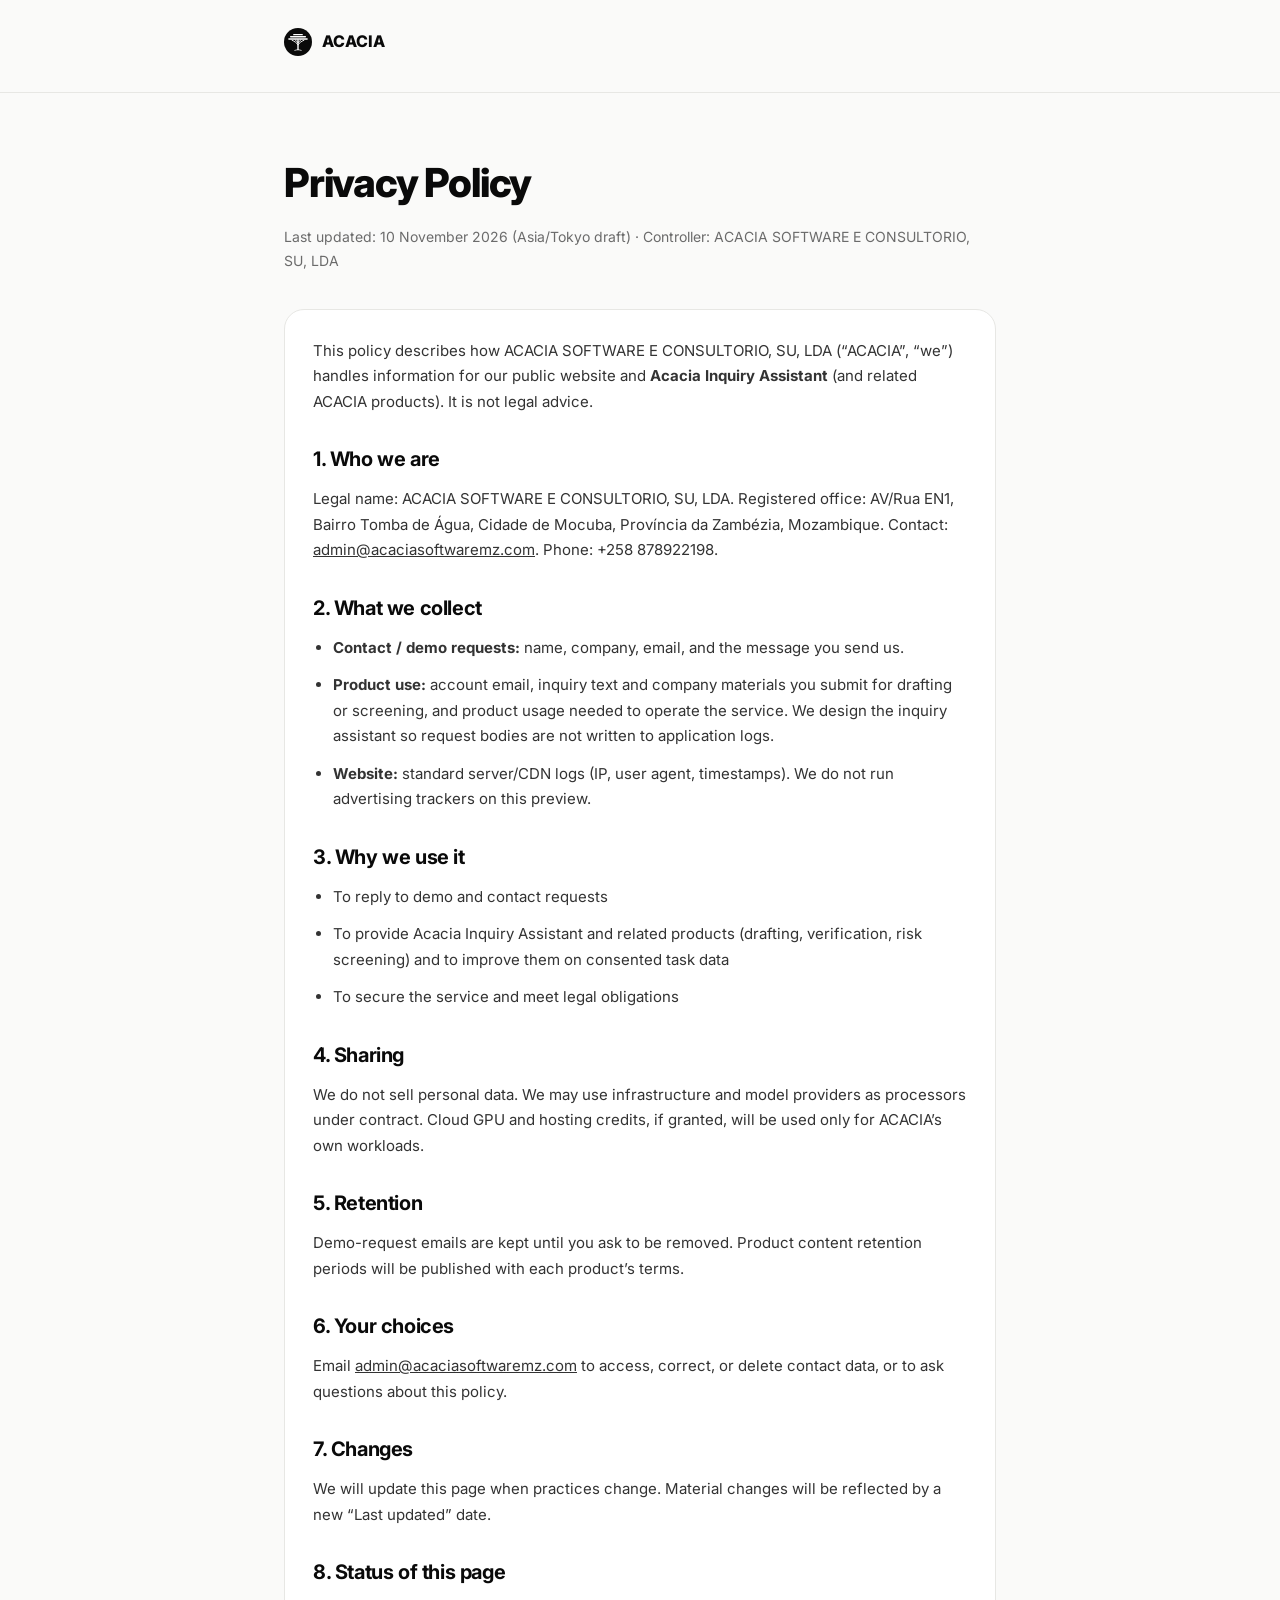
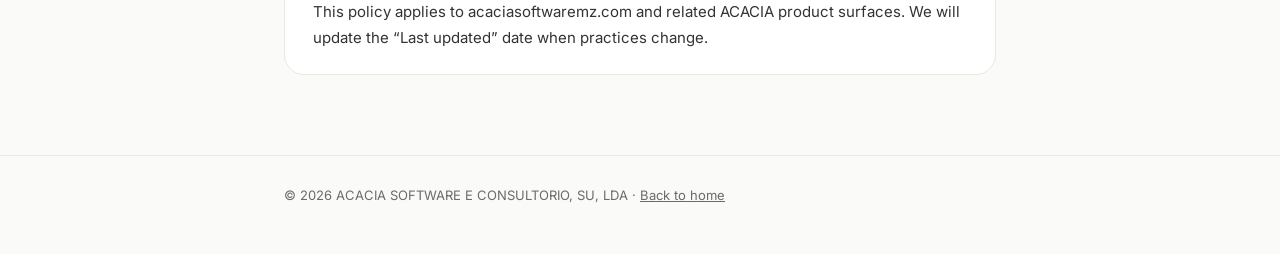
==== privacy.html @ 07ea151f "Product site: Acacia Inquiry Assistant + trade toolkit Replace consulting homepage with exporter-fac" ====
<!DOCTYPE html>
<html lang="en">
<head>
<meta charset="utf-8">
<meta name="viewport" content="width=device-width,initial-scale=1">
<title>Privacy Policy — ACACIA</title>
<meta name="description" content="Privacy policy for ACACIA SOFTWARE E CONSULTORIO, SU, LDA and Acacia Inquiry Assistant.">
<link rel="icon" href="favicon.svg" type="image/svg+xml">
<link rel="preconnect" href="https://fonts.googleapis.com">
<link href="https://fonts.googleapis.com/css2?family=Inter:wght@400;500;600;700;800&display=swap" rel="stylesheet">
<style>
:root{--bg:#fafaf9;--ink:#0a0a0a;--mut:#6b6b6b;--line:#e7e7e4;--card:#fff}
*{box-sizing:border-box;margin:0;padding:0}
body{font-family:Inter,system-ui,sans-serif;background:var(--bg);color:var(--ink);line-height:1.7;-webkit-font-smoothing:antialiased}
a{color:inherit}
.wrap{max-width:760px;margin:0 auto;padding:0 24px}
.preview-bar{background:#111;color:#fafaf9;font-size:13px;text-align:center;padding:10px 16px}
header{padding:28px 0;border-bottom:1px solid var(--line)}
.logo{display:inline-flex;align-items:center;gap:10px;font-weight:800;text-decoration:none}
.logo img{height:28px;width:28px}
main{padding:56px 0 80px}
h1{font-size:clamp(28px,4vw,40px);font-weight:800;letter-spacing:-.03em;margin-bottom:8px}
.meta{color:var(--mut);font-size:14px;margin-bottom:36px}
h2{font-size:20px;font-weight:700;margin:28px 0 10px;letter-spacing:-.02em}
p,li{color:#333;font-size:15px;margin-bottom:12px}
ul{padding-left:20px;margin-bottom:12px}
.card{background:var(--card);border:1px solid var(--line);border-radius:20px;padding:28px 28px 12px}
footer{padding:28px 0 48px;border-top:1px solid var(--line);font-size:13px;color:var(--mut)}
</style>
</head>
<body>
<header>
  <div class="wrap">
    <a class="logo" href="index.html"><img src="favicon.svg" alt="">ACACIA</a>
  </div>
</header>
<main>
  <div class="wrap">
    <h1>Privacy Policy</h1>
    <p class="meta">Last updated: 10 November 2026 (Asia/Tokyo draft) · Controller: ACACIA SOFTWARE E CONSULTORIO, SU, LDA</p>
    <div class="card">
      <p>This policy describes how ACACIA SOFTWARE E CONSULTORIO, SU, LDA (“ACACIA”, “we”) handles information for our public website and <strong>Acacia Inquiry Assistant</strong> (and related ACACIA products). It is not legal advice.</p>

      <h2>1. Who we are</h2>
      <p>Legal name: ACACIA SOFTWARE E CONSULTORIO, SU, LDA. Registered office: AV/Rua EN1, Bairro Tomba de Água, Cidade de Mocuba, Província da Zambézia, Mozambique. Contact: <a href="mailto:admin@acaciasoftwaremz.com">admin@acaciasoftwaremz.com</a>. Phone: +258 878922198.</p>

      <h2>2. What we collect</h2>
      <ul>
        <li><strong>Contact / demo requests:</strong> name, company, email, and the message you send us.</li>
        <li><strong>Product use:</strong> account email, inquiry text and company materials you submit for drafting or screening, and product usage needed to operate the service. We design the inquiry assistant so request bodies are not written to application logs.</li>
        <li><strong>Website:</strong> standard server/CDN logs (IP, user agent, timestamps). We do not run advertising trackers on this preview.</li>
      </ul>

      <h2>3. Why we use it</h2>
      <ul>
        <li>To reply to demo and contact requests</li>
        <li>To provide Acacia Inquiry Assistant and related products (drafting, verification, risk screening) and to improve them on consented task data</li>
        <li>To secure the service and meet legal obligations</li>
      </ul>

      <h2>4. Sharing</h2>
      <p>We do not sell personal data. We may use infrastructure and model providers as processors under contract. Cloud GPU and hosting credits, if granted, will be used only for ACACIA’s own workloads.</p>

      <h2>5. Retention</h2>
      <p>Demo-request emails are kept until you ask to be removed. Product content retention periods will be published with each product’s terms.</p>

      <h2>6. Your choices</h2>
      <p>Email <a href="mailto:admin@acaciasoftwaremz.com">admin@acaciasoftwaremz.com</a> to access, correct, or delete contact data, or to ask questions about this policy.</p>

      <h2>7. Changes</h2>
      <p>We will update this page when practices change. Material changes will be reflected by a new “Last updated” date.</p>

      <h2>8. Status of this page</h2>
      <p>This policy applies to acaciasoftwaremz.com and related ACACIA product surfaces. We will update the “Last updated” date when practices change.</p>
    </div>
  </div>
</main>
<footer>
  <div class="wrap">© 2026 ACACIA SOFTWARE E CONSULTORIO, SU, LDA · <a href="index.html">Back to home</a></div>
</footer>
</body>
</html>
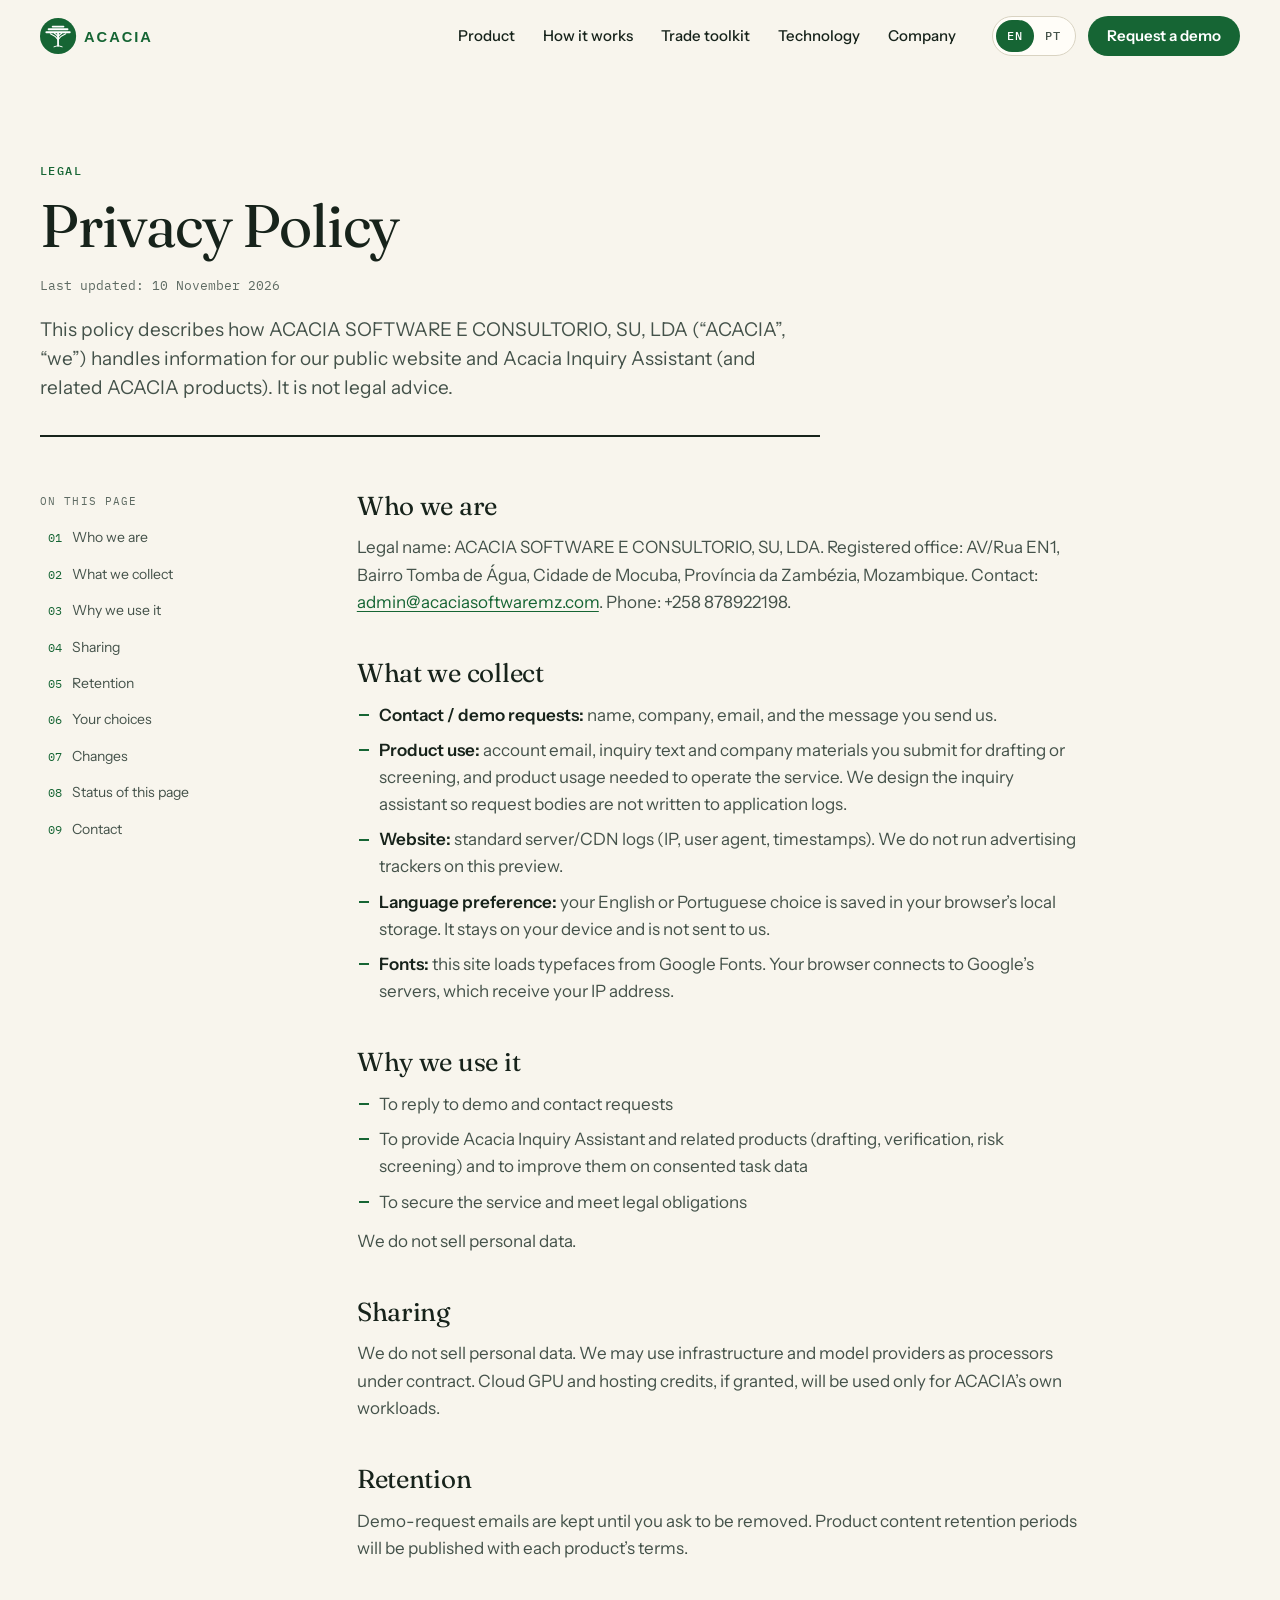
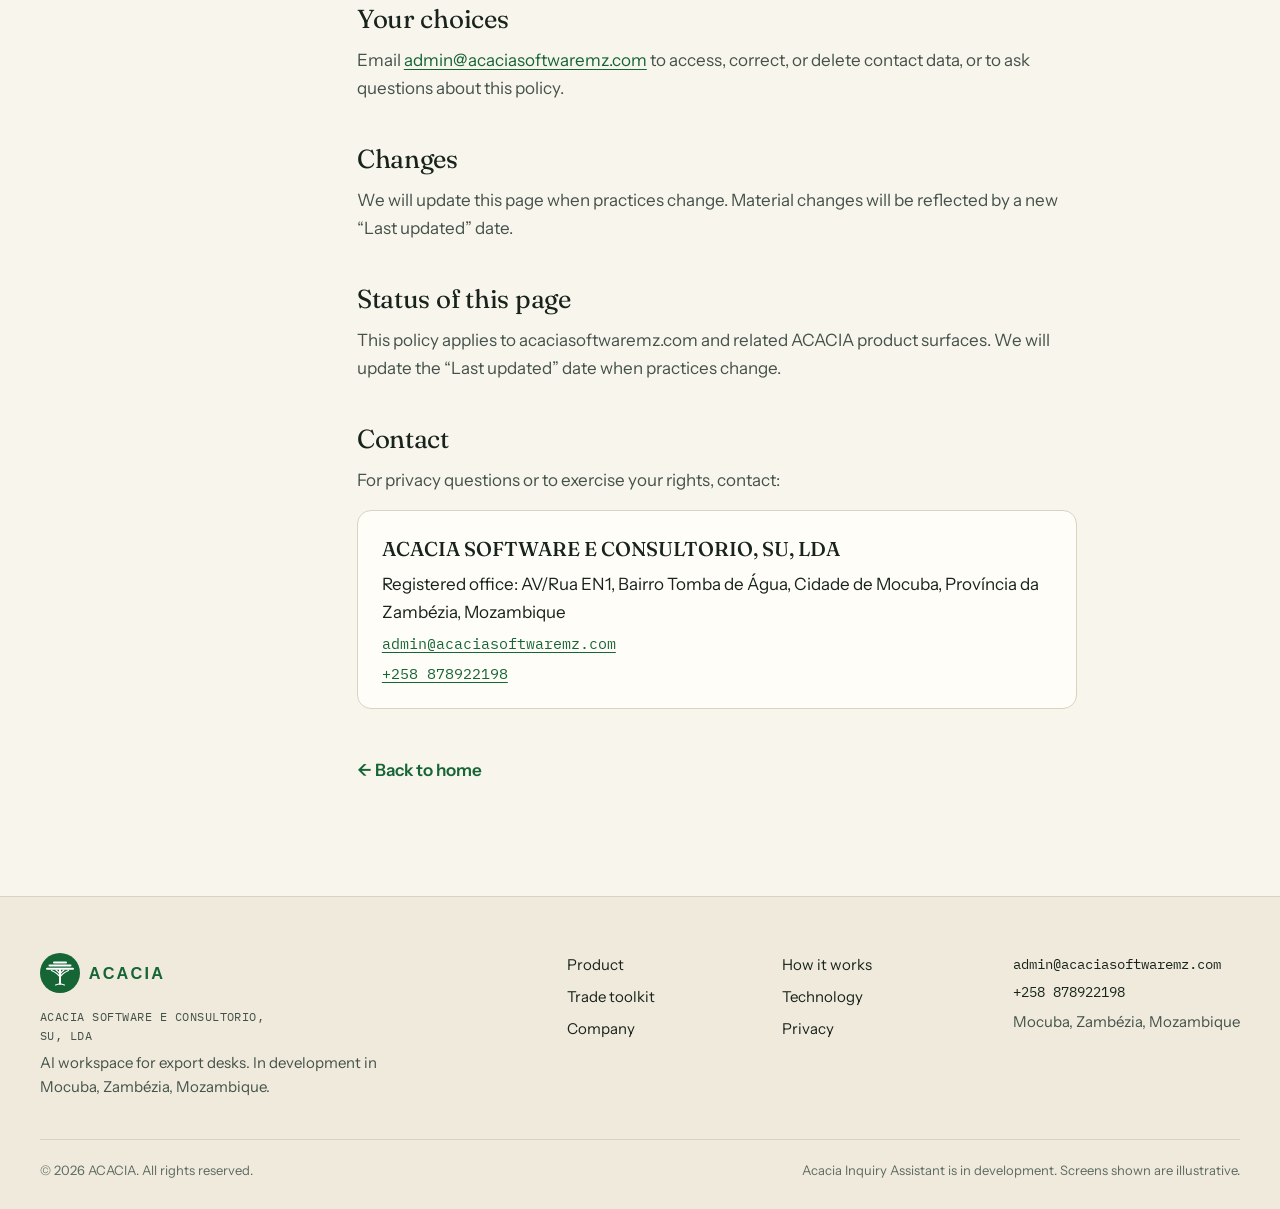
==== commit 13923dd1: "Redesign site (EN/PT, product preview)" ====
--- a/privacy.html
+++ b/privacy.html
@@ -2,81 +2,169 @@
 <html lang="en">
 <head>
 <meta charset="utf-8">
-<meta name="viewport" content="width=device-width,initial-scale=1">
-<title>Privacy Policy — ACACIA</title>
-<meta name="description" content="Privacy policy for ACACIA SOFTWARE E CONSULTORIO, SU, LDA and Acacia Inquiry Assistant.">
+<meta name="viewport" content="width=device-width, initial-scale=1">
+<title>Privacy policy — ACACIA</title>
+<meta name="description" content="How ACACIA handles personal data on this website and in the correspondence it receives.">
+<meta name="theme-color" content="#166534">
 <link rel="icon" href="favicon.svg" type="image/svg+xml">
+<link rel="icon" href="favicon-32.png" sizes="32x32" type="image/png">
+<link rel="apple-touch-icon" href="favicon-180.png">
 <link rel="preconnect" href="https://fonts.googleapis.com">
-<link href="https://fonts.googleapis.com/css2?family=Inter:wght@400;500;600;700;800&display=swap" rel="stylesheet">
-<style>
-:root{--bg:#fafaf9;--ink:#0a0a0a;--mut:#6b6b6b;--line:#e7e7e4;--card:#fff}
-*{box-sizing:border-box;margin:0;padding:0}
-body{font-family:Inter,system-ui,sans-serif;background:var(--bg);color:var(--ink);line-height:1.7;-webkit-font-smoothing:antialiased}
-a{color:inherit}
-.wrap{max-width:760px;margin:0 auto;padding:0 24px}
-.preview-bar{background:#111;color:#fafaf9;font-size:13px;text-align:center;padding:10px 16px}
-header{padding:28px 0;border-bottom:1px solid var(--line)}
-.logo{display:inline-flex;align-items:center;gap:10px;font-weight:800;text-decoration:none}
-.logo img{height:28px;width:28px}
-main{padding:56px 0 80px}
-h1{font-size:clamp(28px,4vw,40px);font-weight:800;letter-spacing:-.03em;margin-bottom:8px}
-.meta{color:var(--mut);font-size:14px;margin-bottom:36px}
-h2{font-size:20px;font-weight:700;margin:28px 0 10px;letter-spacing:-.02em}
-p,li{color:#333;font-size:15px;margin-bottom:12px}
-ul{padding-left:20px;margin-bottom:12px}
-.card{background:var(--card);border:1px solid var(--line);border-radius:20px;padding:28px 28px 12px}
-footer{padding:28px 0 48px;border-top:1px solid var(--line);font-size:13px;color:var(--mut)}
-</style>
+<link rel="preconnect" href="https://fonts.gstatic.com" crossorigin>
+<link href="https://fonts.googleapis.com/css2?family=Fraunces:ital,opsz,wght@0,9..144,300..600;1,9..144,300..600&family=IBM+Plex+Mono:wght@400;500&family=Instrument+Sans:wght@400;500;600;700&display=swap" rel="stylesheet">
+<link rel="stylesheet" href="styles.css">
+<script src="app.js" defer></script>
 </head>
-<body>
-<header>
-  <div class="wrap">
-    <a class="logo" href="index.html"><img src="favicon.svg" alt="">ACACIA</a>
+<body id="top" data-page="privacy">
+<a class="skip" href="#main" data-i18n="skip">Skip to content</a>
+
+<header class="site-header" id="site-header">
+  <div class="wrap bar">
+    <a class="brand" href="index.html"><img src="logo-header.svg" alt="ACACIA" height="36"></a>
+    <nav class="site-nav" id="site-nav" aria-label="Primary" data-i18n-attr="aria-label:nav.label">
+      <ul>
+        <li><a href="index.html#product" data-i18n="nav.product">Product</a></li>
+        <li><a href="index.html#how" data-i18n="nav.how">How it works</a></li>
+        <li><a href="index.html#toolkit" data-i18n="nav.toolkit">Trade toolkit</a></li>
+        <li><a href="index.html#technology" data-i18n="nav.tech">Technology</a></li>
+        <li><a href="index.html#company" data-i18n="nav.company">Company</a></li>
+        <li class="nav-cta-li"><a class="btn btn-primary" href="index.html#contact" data-i18n="cta.demo">Request a demo</a></li>
+      </ul>
+    </nav>
+    <div class="bar-tools">
+      <div class="lang" role="group" aria-label="Language" data-i18n-attr="aria-label:lang.label">
+        <button type="button" class="lang-btn" data-lang="en" aria-pressed="true" lang="en"><span aria-hidden="true">EN</span><span class="sr">English</span></button>
+        <button type="button" class="lang-btn" data-lang="pt" aria-pressed="false" lang="pt"><span aria-hidden="true">PT</span><span class="sr">Português</span></button>
+      </div>
+      <a class="btn btn-primary bar-cta" href="index.html#contact" data-i18n="cta.demo">Request a demo</a>
+      <button type="button" class="nav-toggle" aria-expanded="false" aria-controls="site-nav">
+        <span class="sr" data-i18n="nav.menu">Menu</span>
+        <span class="burger" aria-hidden="true"><i></i><i></i><i></i></span>
+      </button>
+    </div>
   </div>
 </header>
-<main>
+
+<main id="main" class="doc">
   <div class="wrap">
-    <h1>Privacy Policy</h1>
-    <p class="meta">Last updated: 10 November 2026 (Asia/Tokyo draft) · Controller: ACACIA SOFTWARE E CONSULTORIO, SU, LDA</p>
-    <div class="card">
-      <p>This policy describes how ACACIA SOFTWARE E CONSULTORIO, SU, LDA (“ACACIA”, “we”) handles information for our public website and <strong>Acacia Inquiry Assistant</strong> (and related ACACIA products). It is not legal advice.</p>
+    <header class="doc-head">
+      <p class="eyebrow" data-i18n="pv.eyebrow">Legal</p>
+      <h1 data-i18n="pv.h1">Privacy Policy</h1>
+      <p class="doc-meta" data-i18n="pv.updated">Last updated: 10 November 2026</p>
+      <p class="lede" data-i18n="pv.intro">This policy describes how ACACIA SOFTWARE E CONSULTORIO, SU, LDA (“ACACIA”, “we”) handles information for our public website and Acacia Inquiry Assistant (and related ACACIA products). It is not legal advice.</p>
+    </header>
 
-      <h2>1. Who we are</h2>
-      <p>Legal name: ACACIA SOFTWARE E CONSULTORIO, SU, LDA. Registered office: AV/Rua EN1, Bairro Tomba de Água, Cidade de Mocuba, Província da Zambézia, Mozambique. Contact: <a href="mailto:admin@acaciasoftwaremz.com">admin@acaciasoftwaremz.com</a>. Phone: +258 878922198.</p>
+    <div class="doc-layout">
+      <nav class="toc" aria-label="On this page" data-i18n-attr="aria-label:pv.toc">
+        <p class="m-label" data-i18n="pv.toc">On this page</p>
+        <ol>
+          <li><a href="#who" data-i18n="pv.s1.h">Who we are</a></li>
+          <li><a href="#data" data-i18n="pv.s3.h">What we collect</a></li>
+          <li><a href="#use" data-i18n="pv.s5.h">Why we use it</a></li>
+          <li><a href="#sharing" data-i18n="pv.s6.h">Sharing</a></li>
+          <li><a href="#retention" data-i18n="pv.s7.h">Retention</a></li>
+          <li><a href="#rights" data-i18n="pv.s8.h">Your choices</a></li>
+          <li><a href="#changes" data-i18n="pv.s9.h">Changes</a></li>
+          <li><a href="#status" data-i18n="pv.s11.h">Status of this page</a></li>
+          <li><a href="#contact" data-i18n="pv.s10.h">Contact</a></li>
+        </ol>
+      </nav>
 
-      <h2>2. What we collect</h2>
-      <ul>
-        <li><strong>Contact / demo requests:</strong> name, company, email, and the message you send us.</li>
-        <li><strong>Product use:</strong> account email, inquiry text and company materials you submit for drafting or screening, and product usage needed to operate the service. We design the inquiry assistant so request bodies are not written to application logs.</li>
-        <li><strong>Website:</strong> standard server/CDN logs (IP, user agent, timestamps). We do not run advertising trackers on this preview.</li>
-      </ul>
+      <article class="prose">
+        <section id="who">
+          <h2 data-i18n="pv.s1.h">Who we are</h2>
+          <p data-i18n="pv.s1.p">Legal name: ACACIA SOFTWARE E CONSULTORIO, SU, LDA. Registered office: AV/Rua EN1, Bairro Tomba de Água, Cidade de Mocuba, Província da Zambézia, Mozambique. Contact: <a href="mailto:admin@acaciasoftwaremz.com">admin@acaciasoftwaremz.com</a>. Phone: +258 878922198.</p>
+        </section>
 
-      <h2>3. Why we use it</h2>
-      <ul>
-        <li>To reply to demo and contact requests</li>
-        <li>To provide Acacia Inquiry Assistant and related products (drafting, verification, risk screening) and to improve them on consented task data</li>
-        <li>To secure the service and meet legal obligations</li>
-      </ul>
+        <section id="data">
+          <h2 data-i18n="pv.s3.h">What we collect</h2>
+          <ul>
+            <li data-i18n="pv.s3.l1"><strong>Contact / demo requests:</strong> name, company, email, and the message you send us.</li>
+            <li data-i18n="pv.s3.l5"><strong>Product use:</strong> account email, inquiry text and company materials you submit for drafting or screening, and product usage needed to operate the service. We design the inquiry assistant so request bodies are not written to application logs.</li>
+            <li data-i18n="pv.s3.l3"><strong>Website:</strong> standard server/CDN logs (IP, user agent, timestamps). We do not run advertising trackers on this preview.</li>
+            <li data-i18n="pv.s3.l2"><strong>Language preference:</strong> your English or Portuguese choice is saved in your browser’s local storage. It stays on your device and is not sent to us.</li>
+            <li data-i18n="pv.s3.l4"><strong>Fonts:</strong> this site loads typefaces from Google Fonts. Your browser connects to Google’s servers, which receive your IP address.</li>
+          </ul>
+        </section>
 
-      <h2>4. Sharing</h2>
-      <p>We do not sell personal data. We may use infrastructure and model providers as processors under contract. Cloud GPU and hosting credits, if granted, will be used only for ACACIA’s own workloads.</p>
+        <section id="use">
+          <h2 data-i18n="pv.s5.h">Why we use it</h2>
+          <ul>
+            <li data-i18n="pv.s5.l1">To reply to demo and contact requests</li>
+            <li data-i18n="pv.s5.l2">To provide Acacia Inquiry Assistant and related products (drafting, verification, risk screening) and to improve them on consented task data</li>
+            <li data-i18n="pv.s5.l3">To secure the service and meet legal obligations</li>
+          </ul>
+          <p data-i18n="pv.s5.p">We do not sell personal data.</p>
+        </section>
 
-      <h2>5. Retention</h2>
-      <p>Demo-request emails are kept until you ask to be removed. Product content retention periods will be published with each product’s terms.</p>
+        <section id="sharing">
+          <h2 data-i18n="pv.s6.h">Sharing</h2>
+          <p data-i18n="pv.s6.p">We do not sell personal data. We may use infrastructure and model providers as processors under contract. Cloud GPU and hosting credits, if granted, will be used only for ACACIA’s own workloads.</p>
+        </section>
 
-      <h2>6. Your choices</h2>
-      <p>Email <a href="mailto:admin@acaciasoftwaremz.com">admin@acaciasoftwaremz.com</a> to access, correct, or delete contact data, or to ask questions about this policy.</p>
+        <section id="retention">
+          <h2 data-i18n="pv.s7.h">Retention</h2>
+          <p data-i18n="pv.s7.p">Demo-request emails are kept until you ask to be removed. Product content retention periods will be published with each product’s terms.</p>
+        </section>
 
-      <h2>7. Changes</h2>
-      <p>We will update this page when practices change. Material changes will be reflected by a new “Last updated” date.</p>
+        <section id="rights">
+          <h2 data-i18n="pv.s8.h">Your choices</h2>
+          <p data-i18n="pv.s8.p">Email <a href="mailto:admin@acaciasoftwaremz.com">admin@acaciasoftwaremz.com</a> to access, correct, or delete contact data, or to ask questions about this policy.</p>
+        </section>
 
-      <h2>8. Status of this page</h2>
-      <p>This policy applies to acaciasoftwaremz.com and related ACACIA product surfaces. We will update the “Last updated” date when practices change.</p>
+        <section id="changes">
+          <h2 data-i18n="pv.s9.h">Changes</h2>
+          <p data-i18n="pv.s9.p">We will update this page when practices change. Material changes will be reflected by a new “Last updated” date.</p>
+        </section>
+
+        <section id="status">
+          <h2 data-i18n="pv.s11.h">Status of this page</h2>
+          <p data-i18n="pv.s11.p">This policy applies to acaciasoftwaremz.com and related ACACIA product surfaces. We will update the “Last updated” date when practices change.</p>
+        </section>
+
+        <section id="contact">
+          <h2 data-i18n="pv.s10.h">Contact</h2>
+          <p data-i18n="pv.s10.p">For privacy questions or to exercise your rights, contact:</p>
+          <div class="doc-card">
+            <strong>ACACIA SOFTWARE E CONSULTORIO, SU, LDA</strong>
+            <span data-i18n="ct.addr">Registered office: AV/Rua EN1, Bairro Tomba de Água, Cidade de Mocuba, Província da Zambézia, Mozambique</span>
+            <a href="mailto:admin@acaciasoftwaremz.com">admin@acaciasoftwaremz.com</a>
+            <a href="tel:+258878922198">+258 878922198</a>
+          </div>
+        </section>
+
+        <a class="back" href="index.html" data-i18n="pv.back">← Back to home</a>
+      </article>
     </div>
   </div>
 </main>
-<footer>
-  <div class="wrap">© 2026 ACACIA SOFTWARE E CONSULTORIO, SU, LDA · <a href="index.html">Back to home</a></div>
+
+<footer class="site-footer">
+  <div class="wrap foot-grid">
+    <div class="foot-brand">
+      <img src="logo-header.svg" alt="ACACIA" height="36">
+      <p class="legal-name">ACACIA SOFTWARE E CONSULTORIO, SU, LDA</p>
+      <p data-i18n="foot.tag">AI workspace for export desks. In development in Mocuba, Zambézia, Mozambique.</p>
+    </div>
+    <nav class="foot-links" aria-label="Footer" data-i18n-attr="aria-label:foot.label">
+      <a href="index.html#product" data-i18n="nav.product">Product</a>
+      <a href="index.html#how" data-i18n="nav.how">How it works</a>
+      <a href="index.html#toolkit" data-i18n="nav.toolkit">Trade toolkit</a>
+      <a href="index.html#technology" data-i18n="nav.tech">Technology</a>
+      <a href="index.html#company" data-i18n="nav.company">Company</a>
+      <a href="privacy.html" aria-current="page" data-i18n="foot.privacy">Privacy</a>
+    </nav>
+    <div class="foot-contact">
+      <a href="mailto:admin@acaciasoftwaremz.com">admin@acaciasoftwaremz.com</a>
+      <a href="tel:+258878922198">+258 878922198</a>
+      <span data-i18n="co.v2">Mocuba, Zambézia, Mozambique</span>
+    </div>
+  </div>
+  <div class="wrap foot-legal">
+    <span>© 2026 ACACIA. <span data-i18n="foot.rights">All rights reserved.</span></span>
+    <span data-i18n="foot.status">Acacia Inquiry Assistant is in development. Screens shown are illustrative.</span>
+  </div>
 </footer>
+
 </body>
 </html>
--- a/styles.css
+++ b/styles.css
@@ -0,0 +1,466 @@
+/* ACACIA — site stylesheet */
+:root {
+  --brand: #166534;
+  --brand-deep: #0e3b22;
+  --brand-ink: #0a2716;
+  --brand-tint: #e4efe4;
+  --gold: #e3b565;
+  --gold-soft: #f6e7c4;
+  --paper: #f8f5ed;
+  --paper-2: #efeadc;
+  --card: #fffdf8;
+  --ink: #17231b;
+  --ink-2: #44524a;
+  --ink-3: #5d6a62;
+  --line: #d9d3c2;
+  --line-soft: #e8e3d5;
+  --warn: #8a5a00;
+  --warn-bg: #fbefd2;
+  --danger: #9a2b1e;
+  --danger-bg: #fbe6e1;
+  --serif: "Fraunces", "Iowan Old Style", Georgia, serif;
+  --sans: "Instrument Sans", system-ui, -apple-system, "Segoe UI", sans-serif;
+  --mono: "IBM Plex Mono", ui-monospace, "SFMono-Regular", Menlo, monospace;
+  --radius: 14px;
+  --radius-sm: 8px;
+  --header-h: 72px;
+  --shadow: 0 1px 0 rgba(23, 35, 27, .04), 0 18px 50px -24px rgba(14, 59, 34, .35);
+}
+
+*, *::before, *::after { box-sizing: border-box; }
+html { scroll-behavior: smooth; scroll-padding-top: calc(var(--header-h) + 16px); -webkit-text-size-adjust: 100%; }
+body {
+  margin: 0;
+  background: var(--paper);
+  color: var(--ink);
+  font-family: var(--sans);
+  font-size: 1.0625rem;
+  line-height: 1.6;
+  -webkit-font-smoothing: antialiased;
+  text-rendering: optimizeLegibility;
+}
+img, svg { max-width: 100%; display: block; }
+a { color: var(--brand); text-underline-offset: .18em; text-decoration-thickness: 1px; }
+a:hover { color: var(--brand-deep); }
+h1, h2, h3, p, ul, ol, dl, dd, figure, blockquote { margin: 0; }
+ul, ol { padding: 0; list-style: none; }
+button { font: inherit; color: inherit; }
+
+:focus-visible { outline: 3px solid var(--gold); outline-offset: 3px; border-radius: 4px; }
+.dark :focus-visible, .cta-band :focus-visible, .mock-top :focus-visible { outline-color: #fff; }
+
+.sr {
+  position: absolute; width: 1px; height: 1px; margin: -1px; padding: 0;
+  overflow: hidden; clip: rect(0 0 0 0); white-space: nowrap; border: 0;
+}
+.skip {
+  position: absolute; left: 16px; top: -100px; z-index: 200;
+  background: var(--brand-deep); color: #fff; padding: 10px 16px; border-radius: 8px;
+  font-weight: 600; text-decoration: none;
+}
+.skip:focus { top: 12px; color: #fff; }
+
+.wrap { width: min(1200px, 100% - 48px); margin-inline: auto; }
+
+/* ---------- Typography ---------- */
+h1, h2 { font-family: var(--serif); font-weight: 400; letter-spacing: -.02em; line-height: 1.06; font-optical-sizing: auto; text-wrap: balance; }
+h1 { font-size: clamp(2.5rem, 5.4vw, 4.5rem); }
+h1 em { font-style: italic; font-weight: 300; color: var(--brand); }
+h2 { font-size: clamp(1.9rem, 3.6vw, 3rem); }
+h3 { font-family: var(--sans); font-size: 1.125rem; font-weight: 600; letter-spacing: -.005em; line-height: 1.3; }
+.eyebrow {
+  font-family: var(--mono); font-size: .75rem; font-weight: 500; letter-spacing: .12em;
+  text-transform: uppercase; color: var(--brand); margin-bottom: 14px;
+}
+.lede { font-size: 1.1875rem; line-height: 1.55; color: var(--ink-2); }
+.sub { color: var(--ink-2); font-size: 1.0625rem; max-width: 46ch; }
+.fine { font-size: .875rem; color: var(--ink-3); margin-top: 18px; }
+
+/* ---------- Buttons ---------- */
+.btn {
+  display: inline-flex; align-items: center; justify-content: center; gap: 10px;
+  padding: 13px 22px; border-radius: 999px; border: 1.5px solid transparent;
+  font-weight: 600; font-size: 1rem; line-height: 1.2; text-decoration: none; cursor: pointer;
+  transition: background-color .18s, color .18s, border-color .18s, transform .18s;
+  white-space: nowrap;
+}
+.btn .arr { transition: transform .18s; }
+.btn:hover .arr { transform: translateX(3px); }
+.btn-primary { background: var(--brand); color: #fff; }
+.btn-primary:hover { background: var(--brand-deep); color: #fff; }
+.btn-ghost { border-color: var(--ink); color: var(--ink); background: transparent; }
+.btn-ghost:hover { background: var(--ink); color: var(--paper); }
+.btn-light { background: #fff; color: var(--brand-deep); }
+.btn-light:hover { background: var(--gold-soft); color: var(--brand-ink); }
+.btn-sm { padding: 9px 16px; font-size: .875rem; }
+.btn[disabled] { background: #c9cfc8; color: #4c5750; cursor: not-allowed; }
+
+/* ---------- Header ---------- */
+.site-header {
+  position: sticky; top: 0; z-index: 100;
+  background: rgba(248, 245, 237, .88);
+  -webkit-backdrop-filter: saturate(1.4) blur(12px); backdrop-filter: saturate(1.4) blur(12px);
+  border-bottom: 1px solid transparent;
+  transition: border-color .2s, box-shadow .2s, background-color .2s;
+}
+.site-header.is-scrolled { border-bottom-color: var(--line); box-shadow: 0 8px 24px -20px rgba(14, 59, 34, .5); }
+.bar { display: flex; align-items: center; gap: 24px; min-height: var(--header-h); }
+.brand { display: inline-flex; align-items: center; flex: none; }
+.brand img { height: 36px; width: auto; display: block; }
+.site-nav { margin-left: auto; }
+.site-nav ul { display: flex; align-items: center; gap: 4px; }
+.site-nav a:not(.btn) {
+  display: block; padding: 8px 12px; border-radius: 8px;
+  color: var(--ink); text-decoration: none; font-size: .9375rem; font-weight: 500;
+}
+.site-nav a:not(.btn):hover { background: var(--brand-tint); color: var(--brand-deep); }
+.site-nav a[aria-current="page"] { color: var(--brand); }
+.nav-cta-li { display: none; }
+.bar-tools { display: flex; align-items: center; gap: 12px; flex: none; }
+.bar-cta { padding: 10px 18px; font-size: .9375rem; }
+
+.lang { display: inline-flex; padding: 3px; border: 1px solid var(--line); border-radius: 999px; background: var(--card); }
+.lang-btn {
+  border: 0; background: transparent; cursor: pointer;
+  font-family: var(--mono); font-size: .75rem; font-weight: 500; letter-spacing: .06em;
+  padding: 6px 10px; border-radius: 999px; color: var(--ink-2); min-width: 38px;
+}
+.lang-btn:hover { color: var(--brand-deep); }
+.lang-btn[aria-pressed="true"] { background: var(--brand); color: #fff; }
+
+.nav-toggle {
+  display: none; align-items: center; justify-content: center;
+  width: 44px; height: 44px; border-radius: 10px; border: 1px solid var(--line);
+  background: var(--card); cursor: pointer;
+}
+.burger { position: relative; width: 18px; height: 14px; display: block; }
+.burger i {
+  position: absolute; left: 0; right: 0; height: 2px; border-radius: 2px; background: var(--ink);
+  transition: transform .22s, opacity .18s, top .22s;
+}
+.burger i:nth-child(1) { top: 0; }
+.burger i:nth-child(2) { top: 6px; }
+.burger i:nth-child(3) { top: 12px; }
+.nav-open .burger i:nth-child(1) { top: 6px; transform: rotate(45deg); }
+.nav-open .burger i:nth-child(2) { opacity: 0; }
+.nav-open .burger i:nth-child(3) { top: 6px; transform: rotate(-45deg); }
+
+/* ---------- Hero ---------- */
+.hero { padding: clamp(40px, 7vw, 88px) 0 clamp(56px, 8vw, 104px); position: relative; overflow: hidden; }
+.hero::before {
+  content: ""; position: absolute; inset: 0 0 auto 0; height: 620px; z-index: -1;
+  background:
+    radial-gradient(60% 70% at 85% 0%, rgba(227, 181, 101, .28), transparent 70%),
+    radial-gradient(50% 60% at 0% 10%, rgba(22, 101, 52, .12), transparent 70%);
+}
+.hero-head { display: grid; grid-template-columns: 1.15fr .85fr; gap: clamp(28px, 5vw, 72px); align-items: end; }
+.status {
+  display: inline-flex; align-items: center; gap: 10px; margin-bottom: 22px;
+  font-family: var(--mono); font-size: .75rem; letter-spacing: .08em; text-transform: uppercase;
+  color: var(--brand-deep); background: var(--card); border: 1px solid var(--line);
+  padding: 7px 14px; border-radius: 999px;
+}
+.status i { width: 8px; height: 8px; border-radius: 50%; background: var(--gold); box-shadow: 0 0 0 0 rgba(227, 181, 101, .7); animation: pulse 2.4s infinite; }
+@keyframes pulse { 0% { box-shadow: 0 0 0 0 rgba(227, 181, 101, .7); } 70% { box-shadow: 0 0 0 9px rgba(227, 181, 101, 0); } 100% { box-shadow: 0 0 0 0 rgba(227, 181, 101, 0); } }
+.cta-row { display: flex; flex-wrap: wrap; gap: 12px; margin-top: 26px; }
+
+/* ---------- Product mock ---------- */
+.mock {
+  margin-top: clamp(40px, 6vw, 72px);
+  background: var(--card); border: 1px solid var(--line); border-radius: 18px;
+  box-shadow: var(--shadow); overflow: hidden;
+}
+.mock-top {
+  display: flex; align-items: center; justify-content: space-between; gap: 16px;
+  padding: 12px 18px; background: var(--brand-deep); color: #eaf2ea;
+}
+.mock-name { display: flex; align-items: center; gap: 10px; font-weight: 600; font-size: .9375rem; min-width: 0; }
+.mock-name svg { flex: none; }
+.crumb { font-family: var(--mono); font-weight: 400; font-size: .75rem; color: #b9cdbd; padding-left: 12px; border-left: 1px solid rgba(255, 255, 255, .22); white-space: nowrap; }
+.chip { display: inline-flex; align-items: center; font-family: var(--mono); font-size: .6875rem; letter-spacing: .08em; text-transform: uppercase; padding: 5px 10px; border-radius: 999px; white-space: nowrap; }
+.chip-preview { background: rgba(227, 181, 101, .16); color: var(--gold); border: 1px solid rgba(227, 181, 101, .5); }
+.mock-panes { display: grid; grid-template-columns: 1fr 1fr 1.1fr; }
+.pane { padding: 22px; border-right: 1px solid var(--line-soft); min-width: 0; }
+.pane:last-child { border-right: 0; background: #fbf9f2; }
+.pane-h { display: flex; align-items: baseline; gap: 10px; font-weight: 600; font-size: 1rem; padding-bottom: 14px; margin-bottom: 16px; border-bottom: 1px solid var(--line-soft); }
+.pane-h b { font-family: var(--mono); font-weight: 500; font-size: .75rem; color: var(--brand); }
+.m-label { font-family: var(--mono); font-size: .6875rem; letter-spacing: .1em; text-transform: uppercase; color: var(--ink-3); margin-bottom: 10px; }
+.m-inq {
+  font-size: .9375rem; line-height: 1.65; color: var(--ink);
+  background: var(--paper); border: 1px solid var(--line-soft); border-left: 3px solid var(--brand);
+  border-radius: var(--radius-sm); padding: 14px 16px;
+}
+.m-inq mark { background: var(--gold-soft); color: inherit; padding: 0 3px; border-radius: 3px; box-decoration-break: clone; -webkit-box-decoration-break: clone; }
+.m-inq mark.warn { background: var(--warn-bg); box-shadow: inset 0 -2px 0 var(--warn); }
+.m-inq.flagged { border-left-color: var(--danger); }
+.m-inq.flagged mark { background: var(--danger-bg); box-shadow: inset 0 -2px 0 rgba(154, 43, 30, .55); }
+.m-inq mark.code { font-family: var(--mono); font-size: .8125rem; }
+.m-risk {
+  display: flex; gap: 12px; margin-top: 16px; padding: 14px;
+  background: var(--brand-tint); color: var(--brand-deep); border-radius: var(--radius-sm);
+}
+.m-risk svg { flex: none; margin-top: 2px; }
+.m-risk strong { display: block; font-size: .9375rem; }
+.m-risk ul { margin-top: 4px; font-size: .8125rem; color: #24452f; }
+.m-risk li { padding-left: 14px; position: relative; }
+.m-risk li::before { content: ""; position: absolute; left: 2px; top: .62em; width: 5px; height: 5px; border-radius: 50%; background: var(--brand); }
+.m-fields > div { display: grid; grid-template-columns: minmax(96px, 42%) 1fr; gap: 12px; padding: 8px 0; border-bottom: 1px dashed var(--line); font-size: .875rem; }
+.m-fields > div:last-child { border-bottom: 0; }
+.m-fields dt { color: var(--ink-3); }
+.m-fields dd { font-weight: 600; overflow-wrap: anywhere; }
+.m-fields dd small { display: block; font-weight: 400; font-size: .75rem; color: var(--warn); margin-top: 3px; }
+.m-fields + .m-label { margin-top: 18px; }
+.m-book { background: var(--brand-tint); border-radius: var(--radius-sm); padding: 4px 12px; }
+.m-book > div { border-bottom-color: rgba(22, 101, 52, .25); }
+.m-book dd { font-family: var(--mono); font-weight: 500; color: var(--brand-deep); }
+.tbc {
+  display: inline-block; font-family: var(--mono); font-size: .8125em; font-weight: 500;
+  color: var(--warn); background: var(--warn-bg); border: 1px dashed #c99a3a;
+  padding: 1px 6px; border-radius: 5px; white-space: nowrap;
+}
+.m-draft { background: #fff; border: 1px solid var(--line); border-radius: var(--radius-sm); padding: 16px; font-size: .9375rem; line-height: 1.6; }
+.m-draft p + p { margin-top: 10px; }
+.m-draft b { background: linear-gradient(transparent 62%, var(--gold-soft) 62%); font-weight: 600; }
+.m-review { display: flex; flex-wrap: wrap; align-items: center; justify-content: space-between; gap: 12px; margin-top: 14px; }
+.m-check { display: inline-flex; align-items: flex-start; gap: 9px; font-size: .875rem; cursor: pointer; line-height: 1.4; flex: 1 1 180px; }
+.m-check input { width: 18px; height: 18px; margin: 1px 0 0; accent-color: var(--brand); flex: none; }
+.m-status { margin-top: 10px; font-size: .8125rem; color: var(--ink-3); min-height: 1.4em; }
+#mock-done { color: var(--brand); font-weight: 600; }
+.mock > figcaption { padding: 12px 18px; border-top: 1px solid var(--line-soft); font-size: .8125rem; color: var(--ink-3); background: var(--paper); }
+
+/* ---------- Sections ---------- */
+.section { padding: clamp(64px, 9vw, 120px) 0; }
+.band { background: var(--paper-2); border-block: 1px solid var(--line); }
+.sec-head { display: grid; grid-template-columns: 1.1fr .9fr; gap: clamp(20px, 5vw, 72px); align-items: end; margin-bottom: clamp(36px, 5vw, 60px); }
+
+.feats { display: grid; grid-template-columns: repeat(3, 1fr); gap: clamp(20px, 3vw, 40px); }
+.feat { padding-top: 22px; border-top: 2px solid var(--ink); }
+.feat .n { display: block; font-family: var(--mono); font-size: .8125rem; color: var(--brand); margin-bottom: 28px; }
+.feat h3 { font-family: var(--serif); font-weight: 500; font-size: 1.5rem; letter-spacing: -.01em; margin-bottom: 10px; }
+.feat p { color: var(--ink-2); font-size: 1rem; }
+
+.screen {
+  margin-top: clamp(40px, 6vw, 72px);
+  display: grid; grid-template-columns: 1.2fr .8fr;
+  background: var(--card); border: 1px solid var(--line); border-radius: 18px; overflow: hidden; box-shadow: var(--shadow);
+}
+.screen-l { padding: clamp(20px, 3vw, 32px); }
+.screen-l figcaption { margin-top: 14px; font-size: .8125rem; color: var(--ink-3); }
+.screen-r { padding: clamp(20px, 3vw, 32px); background: #fdf3f0; border-left: 1px solid #efcfc8; }
+.verdict { display: flex; gap: 12px; align-items: flex-start; color: var(--danger); margin-bottom: 22px; }
+.verdict svg { flex: none; margin-top: 3px; }
+.verdict strong { display: block; font-family: var(--serif); font-weight: 500; font-size: 1.5rem; line-height: 1.1; }
+.verdict span span { font-size: .875rem; font-weight: 600; }
+.signals { margin-bottom: 20px; }
+.signals li { position: relative; padding: 8px 0 8px 22px; border-bottom: 1px dashed #e3bdb5; font-size: .9375rem; font-weight: 500; }
+.signals li:last-child { border-bottom: 0; }
+.signals li::before { content: ""; position: absolute; left: 2px; top: 1.05em; width: 9px; height: 2px; background: var(--danger); }
+.nextp { font-size: .9375rem; color: var(--ink); }
+
+.steps { display: grid; grid-template-columns: repeat(4, 1fr); gap: clamp(18px, 2.4vw, 32px); counter-reset: s; }
+.step { position: relative; padding: 26px 22px 24px; background: var(--card); border: 1px solid var(--line); border-radius: var(--radius); }
+.step .n {
+  display: inline-flex; align-items: center; justify-content: center; width: 44px; height: 44px;
+  border-radius: 50%; background: var(--brand); color: #fff;
+  font-family: var(--serif); font-size: 1.25rem; font-style: italic; margin-bottom: 20px;
+}
+.step h3 { margin-bottom: 8px; }
+.step p { font-size: .9375rem; color: var(--ink-2); }
+
+.tools { display: grid; grid-template-columns: repeat(6, 1fr); gap: 1px; background: var(--line); border: 1px solid var(--line); border-radius: 18px; overflow: hidden; }
+.tool { grid-column: span 2; }
+.tool:nth-child(n+4) { grid-column: span 3; }
+.tool { background: var(--card); padding: clamp(22px, 2.6vw, 32px); transition: background-color .2s; }
+.tool:hover { background: #fff; }
+.tool-tag { display: inline-block; font-family: var(--mono); font-size: .6875rem; letter-spacing: .1em; text-transform: uppercase; color: var(--brand-deep); background: var(--brand-tint); padding: 4px 9px; border-radius: 6px; margin-bottom: 18px; }
+.tool h3 { margin-bottom: 8px; font-size: 1.1875rem; }
+.tool p { font-size: .9375rem; color: var(--ink-2); }
+
+.dark { background: var(--brand-ink); color: #e9f0ea; position: relative; overflow: hidden; }
+.dark::before { content: ""; position: absolute; right: -10%; top: -30%; width: 60%; height: 120%; background: radial-gradient(closest-side, rgba(227, 181, 101, .14), transparent); pointer-events: none; }
+.dark .wrap { position: relative; }
+.dark .eyebrow { color: var(--gold); }
+.dark h2 { color: #fff; }
+.dark .sub { color: #c3d3c7; }
+.tech-grid { display: grid; grid-template-columns: 1.3fr .7fr; gap: clamp(24px, 4vw, 56px); align-items: start; }
+.principles li { display: grid; grid-template-columns: 44px 1fr; gap: 18px; padding: 24px 0; border-top: 1px solid rgba(255, 255, 255, .16); }
+.principles li:last-child { border-bottom: 1px solid rgba(255, 255, 255, .16); }
+.p-k { font-family: var(--serif); font-style: italic; font-size: 1.75rem; line-height: 1; color: var(--gold); }
+.principles h3 { color: #fff; margin-bottom: 6px; font-size: 1.1875rem; }
+.principles p { color: #c3d3c7; font-size: 1rem; }
+.tech-note { background: rgba(255, 255, 255, .06); border: 1px solid rgba(255, 255, 255, .16); border-radius: var(--radius); padding: 26px; }
+.tech-note .m-label { color: var(--gold); margin-bottom: 14px; }
+.tech-note li { position: relative; padding: 10px 0 10px 26px; border-bottom: 1px dashed rgba(255, 255, 255, .18); font-size: .9375rem; color: #f1f6f2; }
+.tech-note li::before { content: "×"; position: absolute; left: 2px; top: 7px; font-family: var(--mono); font-size: 1.05rem; color: var(--gold); }
+.tech-foot { margin-top: 18px; font-size: .8125rem; color: #b5c7ba; }
+
+.about { display: grid; grid-template-columns: 1.1fr .9fr; gap: clamp(28px, 6vw, 88px); align-items: start; }
+.about-text h2 { margin-bottom: 24px; }
+.about-text p:not(.eyebrow) { color: var(--ink-2); max-width: 58ch; }
+.about-text p + p { margin-top: 16px; }
+.facts { background: var(--card); border: 1px solid var(--line); border-radius: var(--radius); padding: 8px 26px; }
+.facts > div { display: grid; grid-template-columns: 110px 1fr; gap: 16px; padding: 16px 0; border-bottom: 1px solid var(--line-soft); }
+.facts > div:last-child { border-bottom: 0; }
+.facts dt { font-family: var(--mono); font-size: .6875rem; letter-spacing: .1em; text-transform: uppercase; color: var(--ink-3); padding-top: 4px; }
+.facts dd { font-weight: 500; overflow-wrap: anywhere; }
+
+.section-cta { padding-top: 0; }
+.cta-band {
+  display: grid; grid-template-columns: 1.3fr .7fr; gap: 32px; align-items: center;
+  background: var(--brand); color: #fff; border-radius: 24px; padding: clamp(32px, 5vw, 64px);
+  background-image: radial-gradient(80% 120% at 100% 0%, rgba(227, 181, 101, .28), transparent 60%);
+}
+.cta-band .eyebrow { color: var(--gold-soft); }
+.cta-band h2 { color: #fff; margin-bottom: 14px; }
+.cta-band p:not(.eyebrow) { color: #e2efe5; max-width: 52ch; }
+.cta-actions { display: flex; flex-direction: column; align-items: flex-start; gap: 16px; justify-self: end; }
+.cta-mail { color: #fff; font-family: var(--mono); font-size: .875rem; overflow-wrap: anywhere; }
+.cta-mail:hover { color: var(--gold-soft); }
+
+/* ---------- Footer ---------- */
+.site-footer { background: var(--paper-2); border-top: 1px solid var(--line); padding: 56px 0 28px; font-size: .9375rem; }
+.foot-grid { display: grid; grid-template-columns: 1.2fr 1fr auto; gap: 40px; align-items: start; }
+.foot-brand img { height: 40px; width: auto; margin-bottom: 14px; }
+.foot-brand p { color: var(--ink-2); max-width: 34ch; }
+.foot-links { display: grid; grid-template-columns: repeat(2, minmax(0, 1fr)); gap: 8px 24px; }
+.foot-links a, .foot-contact a { color: var(--ink); text-decoration: none; }
+.foot-links a:hover, .foot-contact a:hover { color: var(--brand); text-decoration: underline; }
+.foot-contact { display: flex; flex-direction: column; gap: 6px; color: var(--ink-2); }
+.foot-contact a { font-family: var(--mono); font-size: .875rem; overflow-wrap: anywhere; }
+.foot-legal { display: flex; flex-wrap: wrap; justify-content: space-between; gap: 8px 24px; margin-top: 40px; padding-top: 20px; border-top: 1px solid var(--line); font-size: .8125rem; color: var(--ink-3); }
+
+/* ---------- Privacy / document page ---------- */
+.doc { padding: clamp(40px, 7vw, 88px) 0 clamp(64px, 9vw, 112px); }
+.doc-head { max-width: 780px; margin-bottom: clamp(32px, 5vw, 56px); padding-bottom: 32px; border-bottom: 2px solid var(--ink); }
+.doc-head h1 { font-size: clamp(2.3rem, 5vw, 3.75rem); margin-bottom: 18px; }
+.doc-meta { font-family: var(--mono); font-size: .8125rem; color: var(--ink-3); margin-bottom: 18px; }
+.doc-layout { display: grid; grid-template-columns: 240px minmax(0, 720px); gap: clamp(28px, 6vw, 80px); align-items: start; }
+.toc { position: sticky; top: calc(var(--header-h) + 24px); font-size: .875rem; }
+.toc ol { counter-reset: t; display: grid; gap: 2px; }
+.toc li { counter-increment: t; }
+.toc a { display: flex; gap: 10px; padding: 6px 8px; border-radius: 6px; color: var(--ink-2); text-decoration: none; }
+.toc a::before { content: counter(t, decimal-leading-zero); font-family: var(--mono); font-size: .75rem; color: var(--brand); padding-top: 2px; }
+.toc a:hover { background: var(--brand-tint); color: var(--brand-deep); }
+.prose section + section { margin-top: 44px; }
+.prose h2 { font-size: 1.625rem; letter-spacing: -.01em; margin-bottom: 14px; }
+.prose p { color: var(--ink-2); }
+.prose p + p, .prose ul + p, .prose p + ul { margin-top: 12px; }
+.prose ul { display: grid; gap: 8px; }
+.prose li { position: relative; padding-left: 22px; color: var(--ink-2); }
+.prose li::before { content: ""; position: absolute; left: 2px; top: .72em; width: 10px; height: 2px; background: var(--brand); }
+.prose strong { color: var(--ink); font-weight: 600; }
+.doc-card { margin-top: 16px; background: var(--card); border: 1px solid var(--line); border-radius: var(--radius); padding: 22px 24px; display: grid; gap: 6px; }
+.doc-card strong { font-family: var(--serif); font-weight: 500; font-size: 1.25rem; color: var(--ink); }
+.doc-card a { font-family: var(--mono); font-size: .9375rem; overflow-wrap: anywhere; }
+.back { display: inline-flex; gap: 8px; margin-top: 48px; font-weight: 600; text-decoration: none; }
+.back:hover { text-decoration: underline; }
+
+/* ---------- Responsive ---------- */
+@media (max-width: 1080px) {
+  .mock-panes { grid-template-columns: 1fr 1fr; }
+  .pane:nth-child(2) { border-right: 0; }
+  .pane:last-child { grid-column: 1 / -1; border-top: 1px solid var(--line-soft); }
+  .steps { grid-template-columns: repeat(2, 1fr); }
+  .tools { grid-template-columns: repeat(2, 1fr); }
+  .tool, .tool:nth-child(n+4) { grid-column: auto; }
+}
+
+@media (max-width: 960px) {
+  .nav-toggle { display: inline-flex; }
+  .site-nav {
+    display: none; position: absolute; left: 0; right: 0; top: 100%; margin: 0;
+    background: var(--paper); border-bottom: 1px solid var(--line);
+    box-shadow: 0 24px 40px -24px rgba(14, 59, 34, .45);
+    max-height: calc(100vh - var(--header-h)); overflow-y: auto;
+  }
+  .nav-open .site-nav { display: block; }
+  .site-nav ul { flex-direction: column; align-items: stretch; gap: 0; width: min(1200px, 100% - 48px); margin-inline: auto; padding: 8px 0 20px; }
+  .site-nav a:not(.btn) { padding: 14px 4px; font-size: 1.0625rem; border-bottom: 1px solid var(--line-soft); border-radius: 0; }
+  .nav-cta-li { display: block; margin-top: 16px; }
+  .nav-cta-li .btn { width: 100%; }
+  .hero-head, .sec-head, .about, .tech-grid, .cta-band { grid-template-columns: 1fr; }
+  .sec-head { align-items: start; }
+  .sub { max-width: 60ch; }
+  .feats { grid-template-columns: 1fr; }
+  .feat .n { margin-bottom: 14px; }
+  .screen { grid-template-columns: 1fr; }
+  .screen-r { border-left: 0; border-top: 1px solid #efcfc8; }
+  .cta-actions { justify-self: start; }
+  .foot-grid { grid-template-columns: 1fr 1fr; }
+  .foot-brand { grid-column: 1 / -1; }
+  .doc-layout { grid-template-columns: 1fr; }
+  .toc { position: static; background: var(--card); border: 1px solid var(--line); border-radius: var(--radius); padding: 14px; }
+}
+
+@media (max-width: 680px) {
+  :root { --header-h: 64px; }
+  body { font-size: 1rem; }
+  .wrap { width: min(1200px, 100% - 36px); }
+  .site-nav ul { width: calc(100% - 36px); }
+  .brand img { height: 36px; }
+  .bar { gap: 12px; }
+  .bar-cta { display: none; }
+  .mock-panes { grid-template-columns: 1fr; }
+  .pane { border-right: 0; border-top: 1px solid var(--line-soft); padding: 18px; }
+  .pane:first-child { border-top: 0; }
+  .crumb { display: none; }
+  .steps, .tools { grid-template-columns: 1fr; }
+  .tool, .tool:nth-child(n+4) { grid-column: auto; }
+  .cta-row .btn { flex: 1 1 100%; }
+  .facts { padding: 4px 18px; }
+  .facts > div { grid-template-columns: 1fr; gap: 2px; }
+  .foot-grid { grid-template-columns: 1fr; gap: 28px; }
+  .cta-band { border-radius: 18px; }
+  .principles li { grid-template-columns: 32px 1fr; gap: 12px; }
+}
+
+@media (max-width: 380px) {
+  .mock-top .chip { display: none; }
+  .lang-btn { padding: 6px 8px; min-width: 34px; }
+}
+
+@media (prefers-reduced-motion: reduce) {
+  html { scroll-behavior: auto; }
+  *, *::before, *::after { animation: none !important; transition: none !important; }
+}
+
+@media print {
+  .site-header, .nav-toggle, .cta-band, .toc { display: none; }
+  body { background: #fff; }
+}
+
+.facts { overflow-wrap: anywhere; }
+.facts > div { grid-template-columns: 140px 1fr; }
+.legal-name { font-family: var(--mono); font-size: .75rem; letter-spacing: .04em; color: var(--ink-2); margin: 8px 0 6px; }
+.cta-meta { margin: 14px 0 0; color: rgba(255,255,255,.82); font-size: .8125rem; line-height: 1.55; max-width: 36ch; }
+.stack-block { margin-top: 48px; padding-top: 36px; border-top: 1px solid rgba(255,255,255,.16); }
+.stack-block .m-label { color: var(--gold); }
+.stack-block p { color: #f1f6f2; max-width: 68ch; }
+.stack { display: flex; flex-wrap: wrap; gap: 8px; list-style: none; padding: 18px 0 8px; margin: 0; }
+.stack li { font-family: var(--mono); font-size: .75rem; letter-spacing: .04em; padding: 8px 12px; border-radius: 999px; border: 1px solid rgba(255,255,255,.22); background: rgba(255,255,255,.06); color: #fff; }
+.tech-gpu { margin-top: 18px; font-size: .9375rem; color: rgba(241,246,242,.86); max-width: 70ch; }
+.doc-card { display: flex; flex-direction: column; gap: 6px; }
+@media (max-width: 720px) {
+  .facts > div { grid-template-columns: 1fr; gap: 4px; }
+}
+
+
+@media (max-width: 960px) {
+  .site-header.nav-open {
+    background: var(--paper);
+    -webkit-backdrop-filter: none;
+    backdrop-filter: none;
+    border-bottom-color: var(--line);
+  }
+  .nav-open .site-nav { padding-bottom: 12px; }
+  body.nav-open { overflow: hidden; }
+  body.nav-open::before {
+    content: "";
+    position: fixed;
+    inset: 0;
+    background: rgba(14, 32, 22, .42);
+    z-index: 90;
+  }
+}
+
+.m-inq mark.nowrap, .m-inq mark { white-space: nowrap; }
